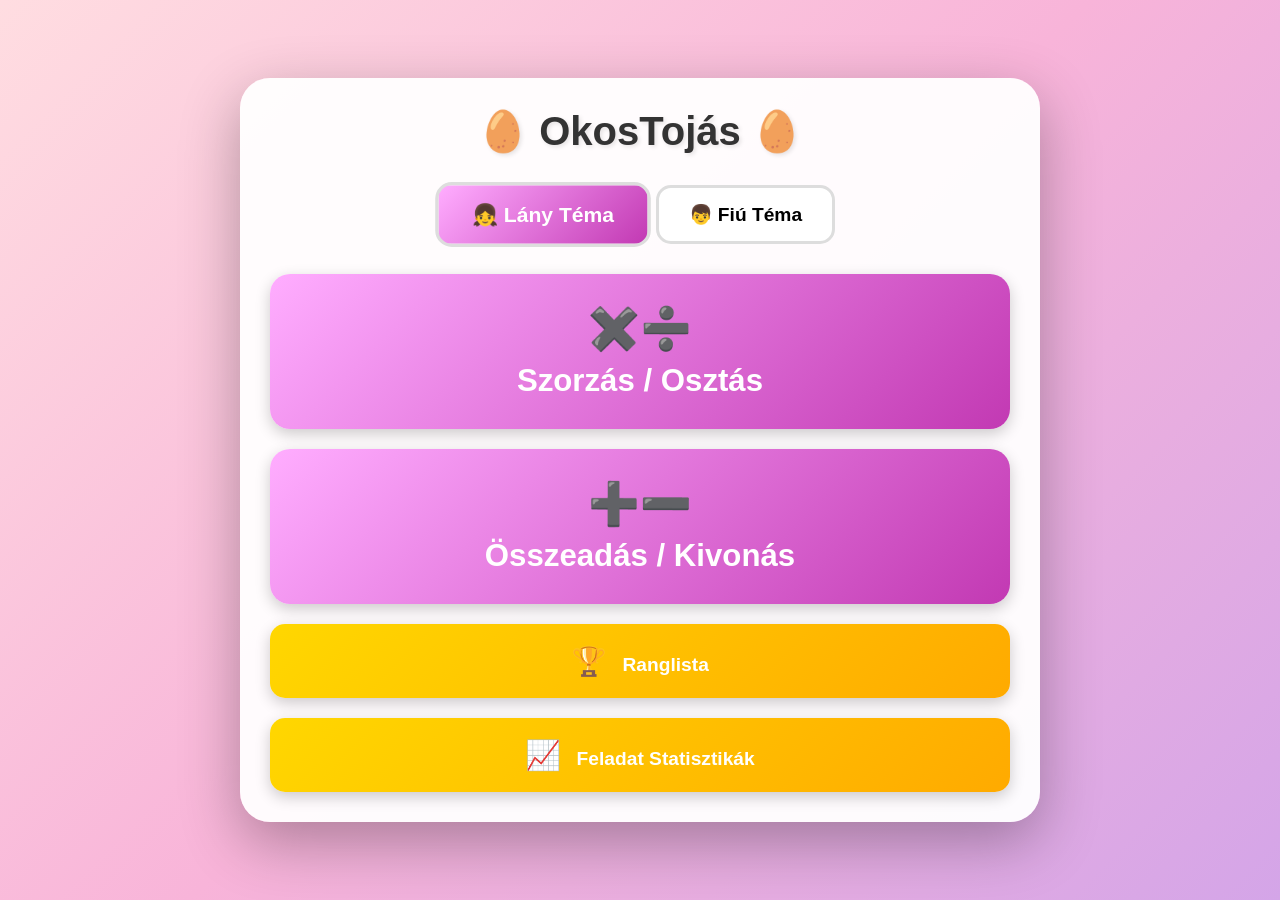
==== game.html @ 7f5d155d "Merge pull request #4 from oroszgy/copilot/rename-app-to-okostojas Rename app to OkosTojás + add egg" ====
<!DOCTYPE html>
<html lang="hu">
<head>
    <meta charset="UTF-8">
    <meta name="viewport" content="width=device-width, initial-scale=1.0">
    <title>OkosTojás</title>
    <link rel="stylesheet" href="css/style.css">
</head>
<body>
    <div class="container game-container">
        <!-- Game Header -->
        <div class="game-header">
            <div class="progress">
                <span id="questionNumber">1</span> / <span id="totalQuestions">20</span>
            </div>
            <div class="score">
                Pontok: <span id="score">0</span>
            </div>
        </div>

        <!-- Question Display -->
        <div class="question-container">
            <div class="question" id="question">
                <span id="num1">5</span>
                <span id="operator">×</span>
                <span id="num2">3</span>
                <span>=</span>
                <span>?</span>
            </div>

            <div class="timer">
                ⏱️ <span id="timer">0.0</span>s
            </div>
        </div>

        <!-- Answer Input -->
        <div class="answer-container">
            <input type="number" id="answer" class="answer-input" autofocus>
            <button class="btn-primary" onclick="submitAnswer()">Válasz! ✓</button>
        </div>

        <!-- Feedback -->
        <div id="feedback" class="feedback"></div>

        <!-- Result Modal -->
        <div id="resultModal" class="modal">
            <div class="modal-content result-content">
                <h2>🎉 Játék Vége! 🎉</h2>
                
                <div class="result-stats">
                    <div class="stat">
                        <div class="stat-label">Összes pont</div>
                        <div class="stat-value" id="finalScore">0</div>
                    </div>
                    <div class="stat">
                        <div class="stat-label">Helyes válaszok</div>
                        <div class="stat-value" id="correctAnswers">0</div>
                    </div>
                    <div class="stat">
                        <div class="stat-label">Pontosság</div>
                        <div class="stat-value" id="accuracy">0%</div>
                    </div>
                </div>

                <div id="newHeroTitle" class="new-hero-title"></div>

                <div class="config-group">
                    <label for="playerName">Add meg a neved:</label>
                    <input type="text" id="playerName" class="answer-input" placeholder="Neved">
                </div>

                <div class="modal-buttons">
                    <button class="btn-primary" onclick="saveAndReturn()">Mentés és Főmenü</button>
                    <button class="btn-secondary" onclick="playAgain()">Új Játék</button>
                </div>
            </div>
        </div>
    </div>

    <audio id="correctSound"></audio>
    <audio id="wrongSound"></audio>

    <script src="js/config.js"></script>
    <script src="js/storage.js"></script>
    <script src="js/game.js"></script>
</body>
</html>
---- css/style.css ----
/* Reset and Base Styles */
* {
    margin: 0;
    padding: 0;
    box-sizing: border-box;
}

body {
    font-family: 'Comic Sans MS', 'Arial Rounded MT Bold', cursive, sans-serif;
    min-height: 100vh;
    display: flex;
    justify-content: center;
    align-items: center;
    padding: 20px;
    transition: background 0.3s ease;
}

/* Girl Theme */
.theme-girl {
    background: linear-gradient(135deg, #ffdde1 0%, #f8b4d9 50%, #d4a5e8 100%);
}

.theme-girl .btn-primary,
.theme-girl .game-btn {
    background: linear-gradient(135deg, #FFADFF 0%, #c239b3 100%);
}

.theme-girl .btn-primary:hover,
.theme-girl .game-btn:hover {
    background: linear-gradient(135deg, #e89ce8 0%, #b030a0 100%);
    transform: scale(1.05);
}

.theme-girl .modal-content,
.theme-girl .stat-card,
.theme-girl .leaderboard-table {
    background: linear-gradient(135deg, #ffe8f0 0%, #ffd4e5 100%);
    border: 3px solid #FFADFF;
}

.theme-girl .theme-btn[data-theme="girl"] {
    background: linear-gradient(135deg, #FFADFF 0%, #c239b3 100%);
    color: white;
    transform: scale(1.1);
}

/* Boy Theme */
.theme-boy {
    background: linear-gradient(135deg, #a8e6ff 0%, #6eb5ff 50%, #4a90e2 100%);
}

.theme-boy .btn-primary,
.theme-boy .game-btn {
    background: linear-gradient(135deg, #4a90e2 0%, #2c5aa0 100%);
}

.theme-boy .btn-primary:hover,
.theme-boy .game-btn:hover {
    background: linear-gradient(135deg, #3a7fd0 0%, #1c4a90 100%);
    transform: scale(1.05);
}

.theme-boy .modal-content,
.theme-boy .stat-card,
.theme-boy .leaderboard-table {
    background: linear-gradient(135deg, #e0f4ff 0%, #b3e0ff 100%);
    border: 3px solid #4a90e2;
}

.theme-boy .theme-btn[data-theme="boy"] {
    background: linear-gradient(135deg, #4a90e2 0%, #2c5aa0 100%);
    color: white;
    transform: scale(1.1);
}

/* Container */
.container {
    max-width: 800px;
    width: 100%;
    background: rgba(255, 255, 255, 0.95);
    border-radius: 30px;
    padding: 30px;
    box-shadow: 0 20px 60px rgba(0, 0, 0, 0.3);
    animation: slideIn 0.5s ease;
}

@keyframes slideIn {
    from {
        opacity: 0;
        transform: translateY(-30px);
    }
    to {
        opacity: 1;
        transform: translateY(0);
    }
}

/* Header */
.header {
    text-align: center;
    margin-bottom: 30px;
}

.header h1 {
    font-size: 2.5em;
    color: #333;
    text-shadow: 2px 2px 4px rgba(0, 0, 0, 0.1);
    margin-bottom: 10px;
}

.hero-title {
    font-size: 1.3em;
    font-weight: bold;
    color: #ff6b00;
    text-shadow: 1px 1px 2px rgba(0, 0, 0, 0.1);
    animation: pulse 2s infinite;
}

@keyframes pulse {
    0%, 100% { transform: scale(1); }
    50% { transform: scale(1.05); }
}

/* Theme Selector */
.theme-selector {
    display: flex;
    gap: 15px;
    justify-content: center;
    margin-bottom: 30px;
}

.theme-btn {
    padding: 15px 30px;
    font-size: 1.2em;
    border: 3px solid #ddd;
    border-radius: 15px;
    cursor: pointer;
    background: white;
    transition: all 0.3s ease;
    font-weight: bold;
}

.theme-btn:hover {
    transform: scale(1.05);
}

/* Menu */
.menu {
    display: flex;
    flex-direction: column;
    gap: 20px;
}

.game-btn {
    padding: 30px;
    font-size: 1.3em;
    border: none;
    border-radius: 20px;
    cursor: pointer;
    color: white;
    font-weight: bold;
    transition: all 0.3s ease;
    box-shadow: 0 5px 15px rgba(0, 0, 0, 0.2);
}

.game-btn .icon {
    font-size: 2em;
    display: block;
    margin-bottom: 10px;
}

.game-btn h2 {
    margin: 0;
}

.secondary-btn {
    padding: 20px;
    font-size: 1.2em;
    background: linear-gradient(135deg, #ffd700 0%, #ffaa00 100%);
    border: none;
    border-radius: 15px;
    cursor: pointer;
    color: white;
    font-weight: bold;
    transition: all 0.3s ease;
    box-shadow: 0 5px 15px rgba(0, 0, 0, 0.2);
}

.secondary-btn:hover {
    transform: scale(1.05);
    background: linear-gradient(135deg, #ffcc00 0%, #ff9900 100%);
}

.secondary-btn .icon {
    font-size: 1.5em;
    margin-right: 10px;
}

/* Modal */
.modal {
    display: none;
    position: fixed;
    top: 0;
    left: 0;
    width: 100%;
    height: 100%;
    background: rgba(0, 0, 0, 0.7);
    justify-content: center;
    align-items: center;
    z-index: 1000;
    animation: fadeIn 0.3s ease;
}

@keyframes fadeIn {
    from { opacity: 0; }
    to { opacity: 1; }
}

.modal-content {
    background: white;
    padding: 30px;
    border-radius: 25px;
    max-width: 500px;
    width: 90%;
    box-shadow: 0 10px 40px rgba(0, 0, 0, 0.3);
    animation: scaleIn 0.3s ease;
}

@keyframes scaleIn {
    from { transform: scale(0.8); }
    to { transform: scale(1); }
}

.modal-content h2 {
    text-align: center;
    color: #333;
    margin-bottom: 25px;
    font-size: 1.8em;
}

.config-group {
    margin-bottom: 20px;
}

.config-group label {
    display: block;
    font-size: 1.2em;
    margin-bottom: 10px;
    color: #555;
    font-weight: bold;
}

.config-select {
    width: 100%;
    padding: 15px;
    font-size: 1.1em;
    border: 3px solid #ddd;
    border-radius: 10px;
    background: white;
    cursor: pointer;
    font-family: inherit;
}

.checkbox-label {
    display: flex;
    align-items: center;
    gap: 10px;
    font-size: 1.1em;
    color: #555;
    font-weight: bold;
    cursor: pointer;
}

.checkbox-label input[type="checkbox"] {
    width: 22px;
    height: 22px;
    cursor: pointer;
}

.modal-buttons {
    display: flex;
    gap: 15px;
    margin-top: 25px;
}

.btn-primary {
    flex: 1;
    padding: 15px 25px;
    font-size: 1.2em;
    border: none;
    border-radius: 15px;
    cursor: pointer;
    color: white;
    font-weight: bold;
    transition: all 0.3s ease;
    box-shadow: 0 5px 15px rgba(0, 0, 0, 0.2);
}

.btn-secondary {
    flex: 1;
    padding: 15px 25px;
    font-size: 1.2em;
    background: #888;
    border: none;
    border-radius: 15px;
    cursor: pointer;
    color: white;
    font-weight: bold;
    transition: all 0.3s ease;
    box-shadow: 0 5px 15px rgba(0, 0, 0, 0.2);
}

.btn-secondary:hover {
    background: #777;
    transform: scale(1.05);
}

/* Game Container */
.game-container {
    max-width: 600px;
}

.game-header {
    display: flex;
    justify-content: space-between;
    align-items: center;
    margin-bottom: 30px;
    font-size: 1.5em;
    font-weight: bold;
}

.progress {
    color: #555;
}

.score {
    color: #ff6b00;
    font-size: 1.3em;
}

/* Question Display */
.question-container {
    text-align: center;
    margin: 40px 0;
}

.question {
    font-size: 4em;
    font-weight: bold;
    color: #333;
    margin-bottom: 20px;
    text-shadow: 2px 2px 4px rgba(0, 0, 0, 0.1);
}

.question span {
    margin: 0 10px;
}

.timer {
    font-size: 1.5em;
    color: #666;
}

/* Answer Input */
.answer-container {
    display: flex;
    gap: 15px;
    margin: 30px 0;
}

.answer-input {
    flex: 1;
    padding: 20px;
    font-size: 2em;
    border: 3px solid #ddd;
    border-radius: 15px;
    text-align: center;
    font-weight: bold;
    font-family: inherit;
}

.answer-input:focus {
    outline: none;
    border-color: #4a90e2;
}

/* Feedback */
.feedback {
    text-align: center;
    font-size: 2em;
    font-weight: bold;
    min-height: 60px;
    display: flex;
    align-items: center;
    justify-content: center;
    animation: bounce 0.5s ease;
}

@keyframes bounce {
    0%, 100% { transform: translateY(0); }
    50% { transform: translateY(-10px); }
}

.feedback.correct {
    color: #22c55e;
}

.feedback.wrong {
    color: #ef4444;
}

/* Result Modal */
.result-content {
    max-width: 600px;
}

.result-stats {
    display: grid;
    grid-template-columns: repeat(3, 1fr);
    gap: 15px;
    margin: 25px 0;
}

.stat {
    text-align: center;
    padding: 20px;
    background: rgba(0, 0, 0, 0.05);
    border-radius: 15px;
}

.stat-label {
    font-size: 0.9em;
    color: #666;
    margin-bottom: 10px;
}

.stat-value {
    font-size: 2em;
    font-weight: bold;
    color: #333;
}

.new-hero-title {
    text-align: center;
    font-size: 1.5em;
    font-weight: bold;
    color: #ff6b00;
    margin: 20px 0;
    padding: 15px;
    background: rgba(255, 215, 0, 0.2);
    border-radius: 10px;
    animation: pulse 2s infinite;
}

/* Personal best banner on leaderboard */
.personal-best-banner {
    text-align: center;
    font-size: 1.2em;
    font-weight: bold;
    color: #ff6b00;
    background: rgba(255, 215, 0, 0.2);
    border: 2px solid #ffd700;
    border-radius: 12px;
    padding: 12px 20px;
    margin-bottom: 20px;
    animation: pulse 2s infinite;
}

/* Highlight the top-score row in the leaderboard */
.top-score-row {
    background: rgba(255, 215, 0, 0.25) !important;
    font-weight: bold;
}

/* Leaderboard */
.filter-buttons {
    display: flex;
    gap: 10px;
    justify-content: center;
    margin-bottom: 25px;
    flex-wrap: wrap;
}

.filter-btn {
    padding: 12px 25px;
    font-size: 1em;
    border: 2px solid #ddd;
    border-radius: 10px;
    cursor: pointer;
    background: white;
    transition: all 0.3s ease;
    font-weight: bold;
}

.filter-btn:hover {
    transform: scale(1.05);
}

.filter-btn.active {
    background: linear-gradient(135deg, #ffd700 0%, #ffaa00 100%);
    color: white;
    border-color: #ffaa00;
}

.leaderboard-container {
    overflow-x: auto;
    margin-bottom: 30px;
}

.leaderboard-table {
    width: 100%;
    border-collapse: collapse;
    border-radius: 15px;
    overflow: hidden;
}

.leaderboard-table thead {
    background: rgba(0, 0, 0, 0.1);
}

.leaderboard-table th,
.leaderboard-table td {
    padding: 15px;
    text-align: left;
}

.leaderboard-table th {
    font-weight: bold;
    font-size: 1.1em;
    color: #333;
}

.leaderboard-table tbody tr {
    transition: background 0.2s ease;
}

.leaderboard-table tbody tr:hover {
    background: rgba(0, 0, 0, 0.05);
}

.leaderboard-table tbody tr:nth-child(odd) {
    background: rgba(255, 255, 255, 0.5);
}

.no-scores {
    text-align: center;
    padding: 40px;
    font-size: 1.3em;
    color: #666;
}

/* Statistics Section */
.stats-section {
    margin: 30px 0;
}

.stats-section h2 {
    text-align: center;
    margin-bottom: 20px;
    color: #333;
}

.stats-grid {
    display: grid;
    grid-template-columns: repeat(auto-fit, minmax(150px, 1fr));
    gap: 15px;
    margin-bottom: 25px;
}

.stat-card {
    padding: 20px;
    border-radius: 15px;
    text-align: center;
    box-shadow: 0 5px 15px rgba(0, 0, 0, 0.1);
}

/* Task statistics page */
.date-filter-section {
    margin-bottom: 20px;
}

.date-shortcuts {
    display: flex;
    gap: 10px;
    justify-content: center;
    margin-bottom: 15px;
    flex-wrap: wrap;
}

.date-inputs {
    display: flex;
    gap: 20px;
    justify-content: center;
    align-items: center;
    flex-wrap: wrap;
    font-weight: bold;
    color: #555;
}

.date-inputs input[type="date"] {
    padding: 8px 12px;
    border: 2px solid #ddd;
    border-radius: 8px;
    font-size: 1em;
    font-family: inherit;
    cursor: pointer;
    margin-left: 6px;
}

.task-controls {
    display: flex;
    gap: 20px;
    justify-content: center;
    align-items: center;
    margin-bottom: 20px;
    flex-wrap: wrap;
    font-weight: bold;
    color: #555;
}

.task-controls .config-select {
    width: auto;
    padding: 10px 15px;
}

.task-formula {
    font-family: 'Courier New', monospace;
    font-size: 0.95em;
}

.task-correct {
    color: #22c55e;
    font-weight: bold;
}

.task-wrong {
    color: #ef4444;
    font-weight: bold;
}

.task-error-high {
    background: rgba(239, 68, 68, 0.15) !important;
}

.task-error-medium {
    background: rgba(251, 146, 60, 0.15) !important;
}

.task-error-low {
    background: rgba(34, 197, 94, 0.08) !important;
}

.nav-buttons {
    display: flex;
    gap: 15px;
    flex-wrap: wrap;
    justify-content: center;
    margin-top: 20px;
}

/* Mobile */
@media (max-width: 480px) {
    .date-inputs {
        flex-direction: column;
        gap: 10px;
    }
}


@media (max-width: 768px) {
    body {
        padding: 10px;
    }

    .container {
        padding: 20px;
        border-radius: 20px;
    }

    .header h1 {
        font-size: 2em;
    }

    .hero-title {
        font-size: 1em;
    }

    .game-btn {
        padding: 20px;
        font-size: 1.1em;
    }

    .game-btn .icon {
        font-size: 1.5em;
    }

    .question {
        font-size: 2.5em;
    }

    .answer-input {
        font-size: 1.5em;
    }

    .result-stats {
        grid-template-columns: 1fr;
    }

    .modal-buttons {
        flex-direction: column;
    }

    .stats-grid {
        grid-template-columns: repeat(2, 1fr);
    }

    .leaderboard-table th,
    .leaderboard-table td {
        padding: 10px;
        font-size: 0.9em;
    }
}

@media (max-width: 480px) {
    .header h1 {
        font-size: 1.5em;
    }

    .question {
        font-size: 2em;
    }

    .theme-selector {
        flex-direction: column;
    }

    .filter-buttons {
        flex-direction: column;
    }
}
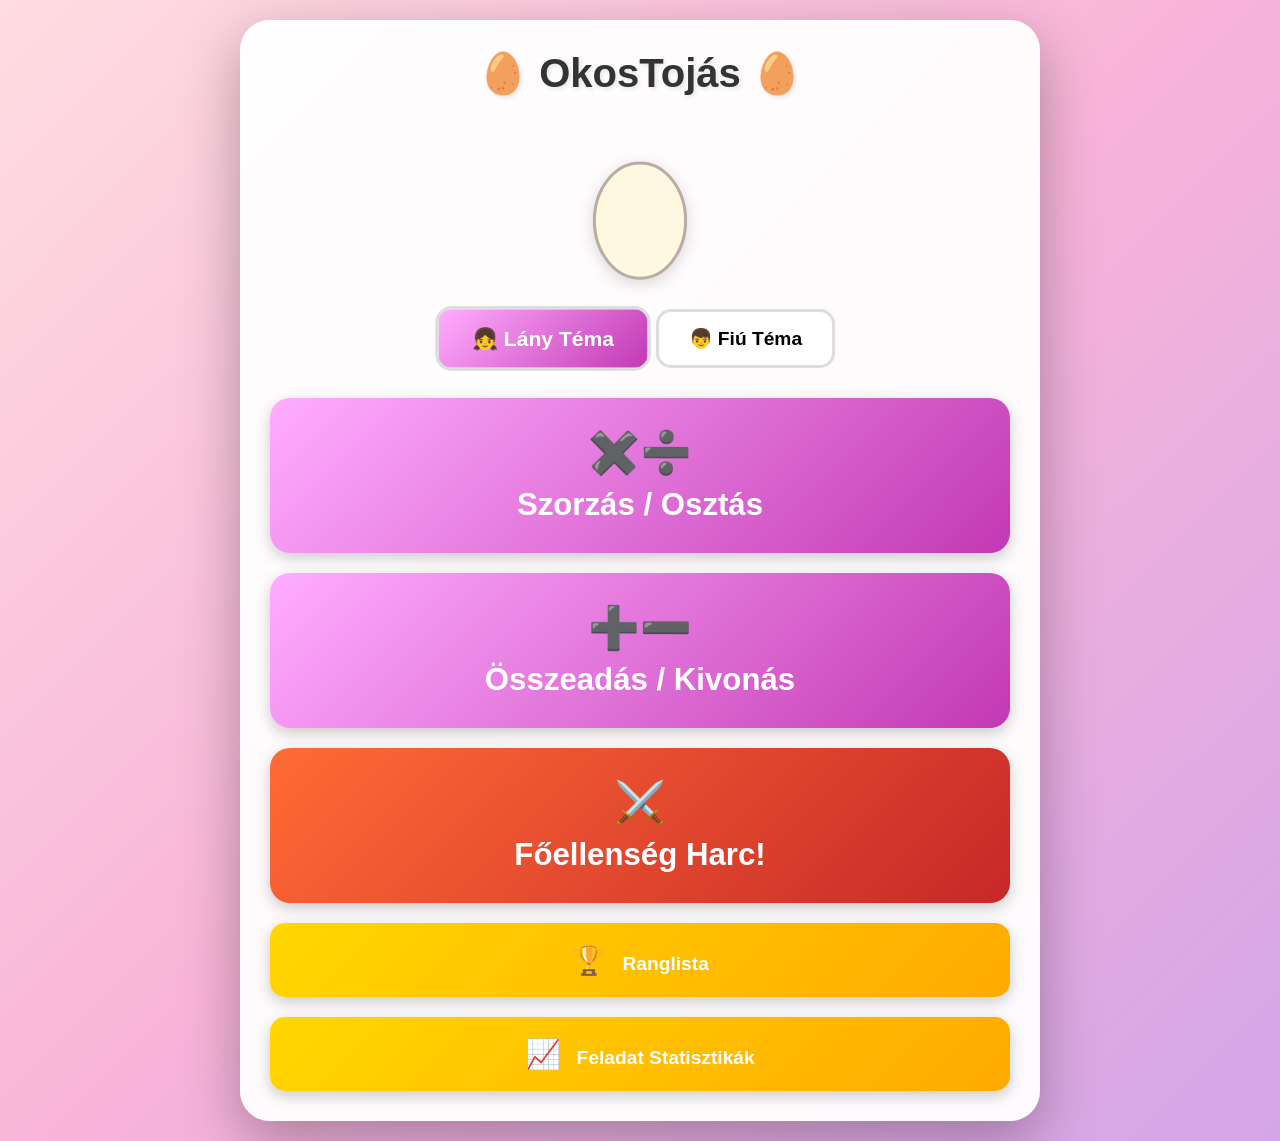
==== commit 1f229ab0: "Add Okostojás mascot, egg reactions, regression system, and boss battle mode Co-authored-by: oroszgy" ====
--- a/game.html
+++ b/game.html
@@ -10,12 +10,22 @@
     <div class="container game-container">
         <!-- Game Header -->
         <div class="game-header">
-            <div class="progress">
+            <div class="progress" id="progressDisplay">
                 <span id="questionNumber">1</span> / <span id="totalQuestions">20</span>
             </div>
             <div class="score">
                 Pontok: <span id="score">0</span>
             </div>
+        </div>
+
+        <!-- Boss Battle Section (hidden in normal mode) -->
+        <div class="boss-section" id="bossSection" style="display:none">
+            <div class="boss-display">
+                <span class="boss-emoji" id="bossEmoji">🦒</span>
+                <span class="boss-name" id="bossName">Zavaros Zsiráf</span>
+            </div>
+            <div class="boss-hp-hearts" id="bossHpHearts">❤️❤️❤️❤️❤️❤️❤️❤️❤️❤️</div>
+            <div class="boss-streak" id="bossStreak">0/10 egymás utáni helyes</div>
         </div>
 
         <!-- Question Display -->
@@ -46,6 +56,9 @@
         <div id="resultModal" class="modal">
             <div class="modal-content result-content">
                 <h2>🎉 Játék Vége! 🎉</h2>
+
+                <!-- Boss battle result banner -->
+                <div id="bossBanner" class="boss-banner" style="display:none"></div>
                 
                 <div class="result-stats">
                     <div class="stat">
@@ -82,6 +95,7 @@
 
     <script src="js/config.js"></script>
     <script src="js/storage.js"></script>
+    <script src="js/mascot.js"></script>
     <script src="js/game.js"></script>
 </body>
 </html>
--- a/css/style.css
+++ b/css/style.css
@@ -738,3 +738,222 @@
         flex-direction: column;
     }
 }
+
+/* ===== Mascot ===== */
+
+.mascot-wrapper {
+    display: flex;
+    flex-direction: column;
+    align-items: center;
+    margin-bottom: 20px;
+}
+
+.mascot-container {
+    width: 120px;
+    height: 156px;
+    display: flex;
+    align-items: center;
+    justify-content: center;
+}
+
+.mascot-svg {
+    width: 120px;
+    height: 156px;
+    filter: drop-shadow(0 4px 8px rgba(0,0,0,0.15));
+    animation: mascotBob 3s ease-in-out infinite;
+}
+
+@keyframes mascotBob {
+    0%, 100% { transform: translateY(0); }
+    50% { transform: translateY(-6px); }
+}
+
+/* Hide all accessories by default */
+.mascot-acc { display: none; }
+
+/* Tier 1: sprout only */
+.mascot-tier-1 .mascot-sprout { display: block; }
+
+/* Tier 2: crack + sprout */
+.mascot-tier-2 .mascot-crack,
+.mascot-tier-2 .mascot-sprout { display: block; }
+
+/* Tier 3: eyes + smile + cheeks */
+.mascot-tier-3 .mascot-eyes,
+.mascot-tier-3 .mascot-smile,
+.mascot-tier-3 .mascot-cheeks { display: block; }
+
+/* Tier 4: eyes + smile + cheeks + sunglasses */
+.mascot-tier-4 .mascot-eyes,
+.mascot-tier-4 .mascot-smile,
+.mascot-tier-4 .mascot-cheeks,
+.mascot-tier-4 .mascot-sunglasses { display: block; }
+
+/* Tier 5-6: eyes + smile + cheeks + viking helmet */
+.mascot-tier-5 .mascot-eyes,
+.mascot-tier-5 .mascot-smile,
+.mascot-tier-5 .mascot-cheeks,
+.mascot-tier-5 .mascot-viking { display: block; }
+
+.mascot-tier-6 .mascot-eyes,
+.mascot-tier-6 .mascot-smile,
+.mascot-tier-6 .mascot-cheeks,
+.mascot-tier-6 .mascot-viking { display: block; }
+
+/* Tier 7-8: eyes + smile + cheeks + skater cap */
+.mascot-tier-7 .mascot-eyes,
+.mascot-tier-7 .mascot-smile,
+.mascot-tier-7 .mascot-cheeks,
+.mascot-tier-7 .mascot-skater { display: block; }
+
+.mascot-tier-8 .mascot-eyes,
+.mascot-tier-8 .mascot-smile,
+.mascot-tier-8 .mascot-cheeks,
+.mascot-tier-8 .mascot-skater { display: block; }
+
+/* Tier 9: eyes + smile + cheeks + crown */
+.mascot-tier-9 .mascot-eyes,
+.mascot-tier-9 .mascot-smile,
+.mascot-tier-9 .mascot-cheeks,
+.mascot-tier-9 .mascot-crown { display: block; }
+
+.mascot-regression-msg {
+    font-size: 0.9em;
+    color: #e53935;
+    font-weight: bold;
+    text-align: center;
+    max-width: 280px;
+    margin-top: 6px;
+    animation: pulse 2s infinite;
+}
+
+/* ===== Boss Battle Button ===== */
+.boss-btn {
+    background: linear-gradient(135deg, #FF6B35 0%, #C62828 100%) !important;
+    position: relative;
+    overflow: hidden;
+}
+
+.boss-btn:hover {
+    background: linear-gradient(135deg, #E64A19 0%, #B71C1C 100%) !important;
+}
+
+/* ===== Boss Modal ===== */
+.boss-modal-desc {
+    text-align: center;
+    color: #555;
+    margin-bottom: 20px;
+    font-size: 1em;
+    line-height: 1.5;
+}
+
+.boss-selection {
+    display: flex;
+    gap: 12px;
+    justify-content: center;
+    flex-wrap: wrap;
+    margin-bottom: 20px;
+}
+
+.boss-card {
+    display: flex;
+    flex-direction: column;
+    align-items: center;
+    padding: 14px 16px;
+    border: 3px solid #ddd;
+    border-radius: 15px;
+    cursor: pointer;
+    background: white;
+    transition: all 0.25s ease;
+    min-width: 90px;
+}
+
+.boss-card:hover {
+    border-color: #FF6B35;
+    transform: scale(1.05);
+}
+
+.boss-card.selected {
+    border-color: #C62828;
+    background: rgba(198, 40, 40, 0.08);
+    transform: scale(1.08);
+}
+
+.boss-card-emoji {
+    font-size: 2.2em;
+    display: block;
+    margin-bottom: 6px;
+}
+
+.boss-card-name {
+    font-size: 0.85em;
+    font-weight: bold;
+    text-align: center;
+    color: #333;
+}
+
+/* ===== Boss Battle Game UI ===== */
+.boss-section {
+    background: linear-gradient(135deg, #fff3e0 0%, #ffe0b2 100%);
+    border: 3px solid #FF6B35;
+    border-radius: 18px;
+    padding: 14px 20px;
+    margin-bottom: 20px;
+    text-align: center;
+    animation: slideIn 0.4s ease;
+}
+
+.boss-display {
+    display: flex;
+    align-items: center;
+    justify-content: center;
+    gap: 12px;
+    margin-bottom: 10px;
+}
+
+.boss-emoji {
+    font-size: 2.8em;
+    animation: mascotBob 2s ease-in-out infinite;
+}
+
+.boss-name {
+    font-size: 1.5em;
+    font-weight: bold;
+    color: #C62828;
+}
+
+.boss-hp-hearts {
+    font-size: 1.6em;
+    letter-spacing: 2px;
+    margin-bottom: 8px;
+}
+
+.boss-streak {
+    font-size: 1em;
+    font-weight: bold;
+    color: #555;
+}
+
+/* Boss battle result banners */
+.boss-banner {
+    text-align: center;
+    font-size: 1.3em;
+    font-weight: bold;
+    padding: 14px 20px;
+    border-radius: 12px;
+    margin-bottom: 16px;
+    animation: pulse 2s infinite;
+}
+
+.boss-victory {
+    background: rgba(76, 175, 80, 0.15);
+    border: 2px solid #4CAF50;
+    color: #2E7D32;
+}
+
+.boss-defeat {
+    background: rgba(239, 68, 68, 0.12);
+    border: 2px solid #ef4444;
+    color: #b91c1c;
+}
+
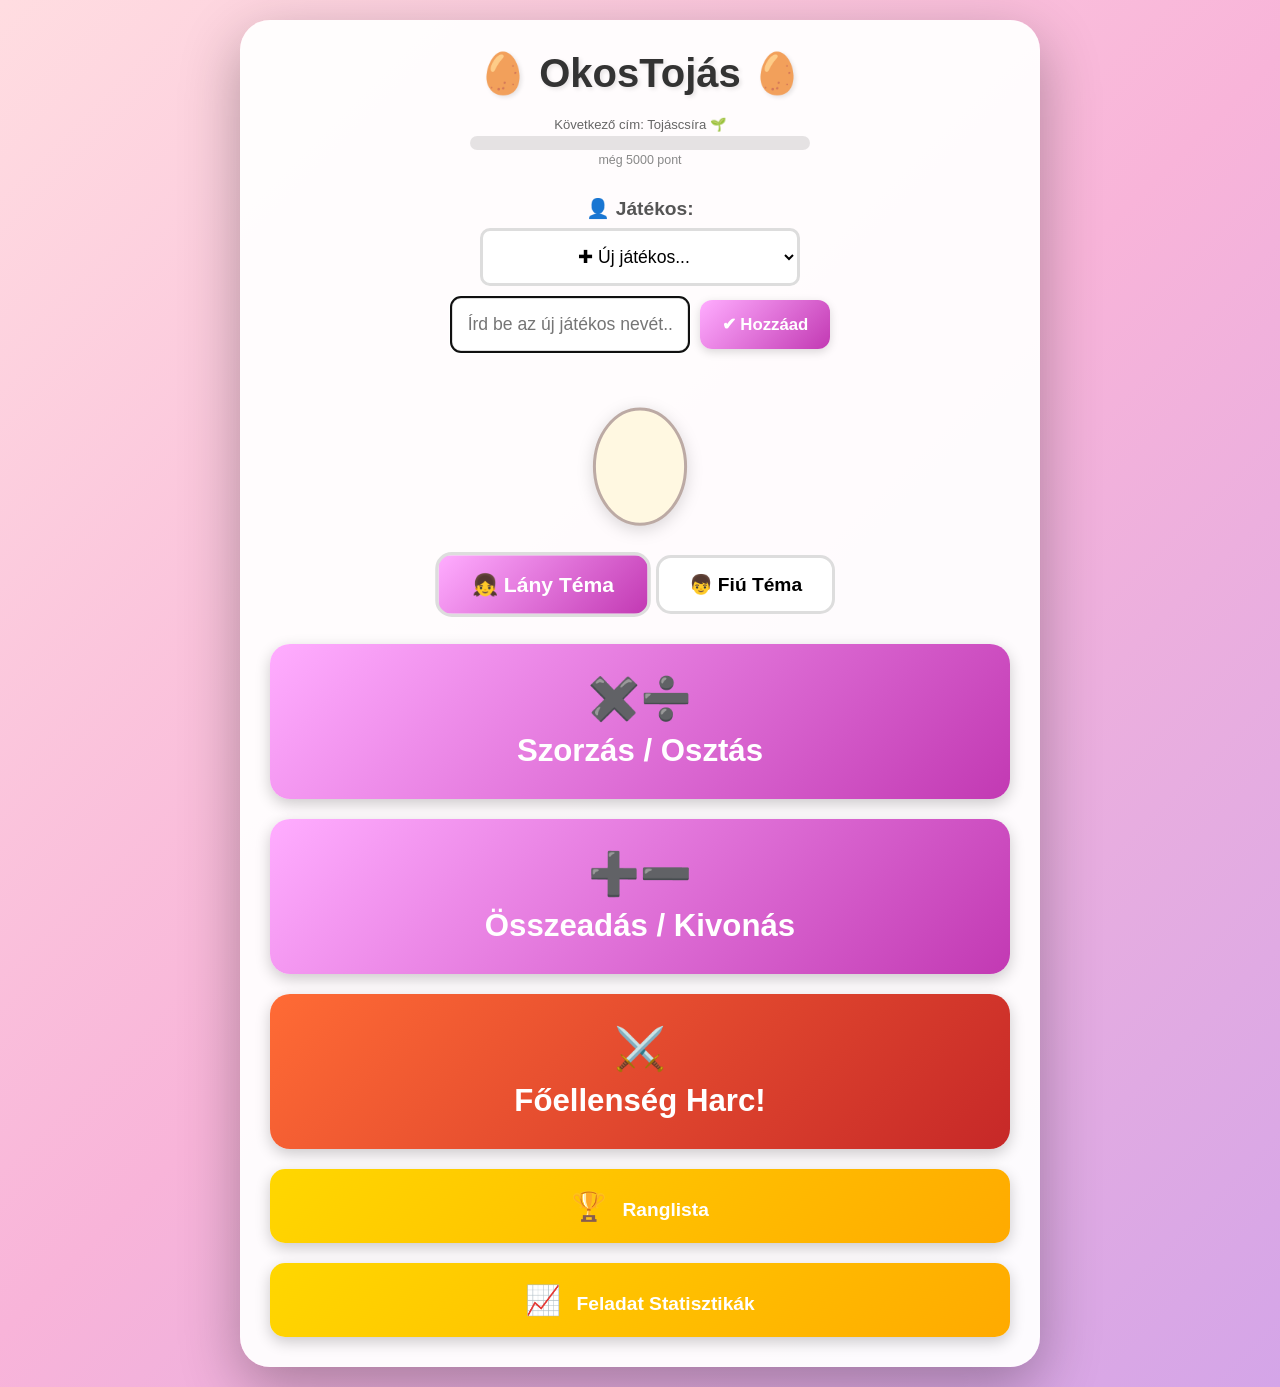
==== commit 789ed7f9: "Add level progress bars and fix hero title thresholds The hero title thresholds were calibrated for " ====
--- a/game.html
+++ b/game.html
@@ -45,8 +45,31 @@
 
         <!-- Answer Input -->
         <div class="answer-container">
-            <input type="number" id="answer" class="answer-input" autofocus>
+            <input type="number" id="answer" class="answer-input">
             <button class="btn-primary" onclick="submitAnswer()">Válasz! ✓</button>
+        </div>
+
+        <!-- Numpad Toggle -->
+        <div class="numpad-toggle-row">
+            <button type="button" class="numpad-toggle-btn" id="numpadToggle" onclick="toggleNumpad()">🔢 Számbillentyűzet</button>
+        </div>
+
+        <!-- Numeric Keypad -->
+        <div id="numpad" class="numpad">
+            <div class="numpad-grid">
+                <button type="button" class="numpad-btn" onclick="numpadPress(7)">7</button>
+                <button type="button" class="numpad-btn" onclick="numpadPress(8)">8</button>
+                <button type="button" class="numpad-btn" onclick="numpadPress(9)">9</button>
+                <button type="button" class="numpad-btn" onclick="numpadPress(4)">4</button>
+                <button type="button" class="numpad-btn" onclick="numpadPress(5)">5</button>
+                <button type="button" class="numpad-btn" onclick="numpadPress(6)">6</button>
+                <button type="button" class="numpad-btn" onclick="numpadPress(1)">1</button>
+                <button type="button" class="numpad-btn" onclick="numpadPress(2)">2</button>
+                <button type="button" class="numpad-btn" onclick="numpadPress(3)">3</button>
+                <button type="button" class="numpad-btn numpad-btn-backspace" onclick="numpadBackspace()">⌫</button>
+                <button type="button" class="numpad-btn" onclick="numpadPress(0)">0</button>
+                <button type="button" class="numpad-btn numpad-btn-submit" onclick="submitAnswer()">✓</button>
+            </div>
         </div>
 
         <!-- Feedback -->
@@ -77,6 +100,15 @@
 
                 <div id="newHeroTitle" class="new-hero-title"></div>
 
+                <div id="resultLevelProgress" class="result-level-progress" style="display:none">
+                    <div class="result-total-points" id="resultTotalPoints"></div>
+                    <div class="level-progress-label" id="resultProgressLabel"></div>
+                    <div class="level-progress-bar-bg">
+                        <div class="level-progress-bar-fill" id="resultProgressFill" style="width:0%"></div>
+                    </div>
+                    <div class="level-progress-text" id="resultProgressText"></div>
+                </div>
+
                 <div class="config-group">
                     <label for="playerName">Add meg a neved:</label>
                     <input type="text" id="playerName" class="answer-input" placeholder="Neved">
--- a/css/style.css
+++ b/css/style.css
@@ -119,6 +119,80 @@
 @keyframes pulse {
     0%, 100% { transform: scale(1); }
     50% { transform: scale(1.05); }
+}
+
+/* User Selector */
+.user-selector {
+    margin-bottom: 20px;
+    text-align: center;
+}
+
+.user-selector label {
+    display: block;
+    font-size: 1.2em;
+    font-weight: bold;
+    color: #555;
+    margin-bottom: 8px;
+}
+
+.user-input-row {
+    display: flex;
+    justify-content: center;
+}
+
+.user-input-row .config-select {
+    max-width: 320px;
+    text-align: center;
+}
+
+.new-player-row {
+    display: flex;
+    justify-content: center;
+    align-items: center;
+    gap: 10px;
+    margin-top: 10px;
+    flex-wrap: wrap;
+}
+
+.new-player-row .new-player-input {
+    max-width: 240px;
+    text-align: left;
+}
+
+.btn-add-player {
+    padding: 14px 22px;
+    font-size: 1.05em;
+    border: none;
+    border-radius: 12px;
+    cursor: pointer;
+    background: linear-gradient(135deg, #4CAF50 0%, #388E3C 100%);
+    color: white;
+    font-weight: bold;
+    transition: all 0.2s ease;
+    box-shadow: 0 3px 10px rgba(0,0,0,0.15);
+    font-family: inherit;
+    white-space: nowrap;
+}
+
+.btn-add-player:hover {
+    background: linear-gradient(135deg, #43A047 0%, #2E7D32 100%);
+    transform: scale(1.05);
+}
+
+.theme-girl .btn-add-player {
+    background: linear-gradient(135deg, #FFADFF 0%, #c239b3 100%);
+}
+
+.theme-girl .btn-add-player:hover {
+    background: linear-gradient(135deg, #e89ce8 0%, #b030a0 100%);
+}
+
+.theme-boy .btn-add-player {
+    background: linear-gradient(135deg, #4a90e2 0%, #2c5aa0 100%);
+}
+
+.theme-boy .btn-add-player:hover {
+    background: linear-gradient(135deg, #3a7fd0 0%, #1c4a90 100%);
 }
 
 /* Theme Selector */
@@ -318,6 +392,7 @@
 /* Game Container */
 .game-container {
     max-width: 600px;
+    overflow-y: auto;
 }
 
 .game-header {
@@ -366,6 +441,11 @@
     display: flex;
     gap: 15px;
     margin: 30px 0;
+}
+
+.answer-container .btn-primary {
+    white-space: nowrap;
+    flex: 0 0 auto;
 }
 
 .answer-input {
@@ -658,18 +738,124 @@
     margin-top: 20px;
 }
 
+/* Numpad Toggle */
+.numpad-toggle-row {
+    text-align: center;
+    margin: 5px 0 10px;
+}
+
+.numpad-toggle-btn {
+    padding: 10px 22px;
+    font-size: 1em;
+    border: 2px solid #ddd;
+    border-radius: 12px;
+    cursor: pointer;
+    background: rgba(255, 255, 255, 0.7);
+    transition: all 0.3s ease;
+    font-weight: bold;
+    font-family: inherit;
+}
+
+.numpad-toggle-btn:hover {
+    transform: scale(1.05);
+    background: rgba(255, 255, 255, 0.95);
+}
+
+.numpad-toggle-btn.active {
+    background: rgba(74, 144, 226, 0.15);
+    border-color: #4a90e2;
+    color: #2c5aa0;
+}
+
+/* Numeric Keypad */
+.numpad {
+    display: none;
+    margin: 10px auto 5px;
+    max-width: 320px;
+}
+
+.numpad-grid {
+    display: grid;
+    grid-template-columns: repeat(3, 1fr);
+    gap: 10px;
+}
+
+.numpad-btn {
+    padding: 18px 10px;
+    font-size: 1.8em;
+    font-weight: bold;
+    border: 3px solid #ddd;
+    border-radius: 15px;
+    cursor: pointer;
+    background: white;
+    transition: background 0.1s ease, transform 0.1s ease, box-shadow 0.1s ease;
+    font-family: inherit;
+    box-shadow: 0 4px 8px rgba(0, 0, 0, 0.15);
+    user-select: none;
+    -webkit-user-select: none;
+    touch-action: manipulation;
+}
+
+.numpad-btn:hover {
+    background: #f0f4ff;
+    transform: scale(1.05);
+}
+
+.numpad-btn:active {
+    transform: scale(0.92);
+    box-shadow: 0 2px 4px rgba(0, 0, 0, 0.1);
+}
+
+.numpad-btn-backspace {
+    background: #fff4f4;
+    border-color: #ffbbbb;
+}
+
+.numpad-btn-backspace:hover {
+    background: #ffe0e0;
+}
+
+.numpad-btn-submit {
+    background: #f0fff4;
+    border-color: #86efac;
+    color: #16a34a;
+}
+
+.numpad-btn-submit:hover {
+    background: #dcfce7;
+}
+
+.theme-girl .numpad-toggle-btn.active {
+    background: rgba(255, 173, 255, 0.2);
+    border-color: #c239b3;
+    color: #c239b3;
+}
+
+.theme-girl .numpad-btn-submit {
+    background: linear-gradient(135deg, #FFADFF 0%, #c239b3 100%);
+    border-color: #c239b3;
+    color: white;
+}
+
+.theme-girl .numpad-btn-submit:hover {
+    background: linear-gradient(135deg, #e89ce8 0%, #b030a0 100%);
+}
+
+.theme-boy .numpad-btn-submit {
+    background: linear-gradient(135deg, #4a90e2 0%, #2c5aa0 100%);
+    border-color: #2c5aa0;
+    color: white;
+}
+
+.theme-boy .numpad-btn-submit:hover {
+    background: linear-gradient(135deg, #3a7fd0 0%, #1c4a90 100%);
+}
+
 /* Mobile */
-@media (max-width: 480px) {
-    .date-inputs {
-        flex-direction: column;
-        gap: 10px;
-    }
-}
-
-
 @media (max-width: 768px) {
     body {
         padding: 10px;
+        align-items: flex-start;
     }
 
     .container {
@@ -719,9 +905,55 @@
         padding: 10px;
         font-size: 0.9em;
     }
+
+    .game-container {
+        padding: 15px;
+        border-radius: 16px;
+    }
+
+    .game-header {
+        font-size: 1.2em;
+        margin-bottom: 15px;
+    }
+
+    .question-container {
+        margin: 20px 0;
+    }
+
+    .answer-container {
+        margin: 15px 0;
+        gap: 10px;
+    }
+
+    .answer-input {
+        padding: 14px;
+        font-size: 1.4em;
+    }
+
+    .btn-primary {
+        padding: 12px 18px;
+        font-size: 1.1em;
+    }
+
+    .numpad {
+        max-width: 100%;
+    }
+
+    .numpad-grid {
+        gap: 8px;
+    }
+
+    .numpad-btn {
+        padding: 14px 8px;
+        font-size: 1.5em;
+    }
 }
 
 @media (max-width: 480px) {
+    body {
+        padding: 8px;
+    }
+
     .header h1 {
         font-size: 1.5em;
     }
@@ -736,6 +968,111 @@
 
     .filter-buttons {
         flex-direction: column;
+    }
+
+    .date-inputs {
+        flex-direction: column;
+        gap: 10px;
+    }
+
+    .game-container {
+        padding: 12px;
+        border-radius: 14px;
+    }
+
+    .game-header {
+        font-size: 1em;
+        margin-bottom: 10px;
+    }
+
+    .question-container {
+        margin: 12px 0;
+    }
+
+    .question {
+        font-size: 1.8em;
+        margin-bottom: 10px;
+    }
+
+    .question span {
+        margin: 0 6px;
+    }
+
+    .timer {
+        font-size: 1.1em;
+    }
+
+    .answer-container {
+        margin: 10px 0;
+        gap: 8px;
+    }
+
+    .answer-input {
+        padding: 10px;
+        font-size: 1.2em;
+        border-radius: 10px;
+    }
+
+    .btn-primary {
+        padding: 10px 14px;
+        font-size: 1em;
+        border-radius: 10px;
+    }
+
+    .numpad-toggle-row {
+        margin: 4px 0 6px;
+    }
+
+    .numpad-toggle-btn {
+        padding: 8px 16px;
+        font-size: 0.9em;
+    }
+
+    .numpad {
+        max-width: 100%;
+        margin: 6px auto 4px;
+    }
+
+    .numpad-grid {
+        gap: 6px;
+    }
+
+    .numpad-btn {
+        padding: 12px 4px;
+        font-size: 1.3em;
+        border-radius: 10px;
+        border-width: 2px;
+    }
+
+    .feedback {
+        font-size: 1.4em;
+        min-height: 40px;
+    }
+
+    .boss-section {
+        padding: 10px 12px;
+        margin-bottom: 12px;
+    }
+
+    .boss-emoji {
+        font-size: 2em;
+    }
+
+    .boss-name {
+        font-size: 1.1em;
+    }
+
+    .boss-hp-hearts {
+        font-size: 1.2em;
+    }
+
+    .new-player-row {
+        flex-direction: column;
+        align-items: stretch;
+    }
+
+    .new-player-row .new-player-input {
+        max-width: 100%;
     }
 }
 
@@ -957,3 +1294,28 @@
     color: #b91c1c;
 }
 
+
+/* ===== Level Progress Bar ===== */
+.hero-title-block { display: flex; flex-direction: column; align-items: center; gap: 4px; margin-bottom: 10px; }
+
+.level-progress-wrap { margin-top: 6px; text-align: center; width: 100%; }
+.level-progress-label { font-size: 0.82em; color: #666; margin-bottom: 4px; }
+.level-progress-bar-bg { width: 100%; max-width: 340px; margin: 0 auto; height: 14px; background: rgba(0,0,0,0.1); border-radius: 7px; overflow: hidden; }
+.level-progress-bar-fill { height: 100%; border-radius: 7px; background: linear-gradient(90deg, #ffd700 0%, #ff6b00 100%); transition: width 0.6s ease; }
+.level-progress-text { font-size: 0.78em; color: #888; margin-top: 3px; }
+
+/* Result modal variant */
+.result-level-progress { margin: 14px 0 6px; padding: 12px; background: rgba(255,215,0,0.1); border-radius: 12px; border: 2px solid rgba(255,215,0,0.4); text-align: center; }
+.result-total-points { font-size: 1.05em; font-weight: bold; color: #ff6b00; margin-bottom: 8px; }
+.result-level-progress .level-progress-bar-bg { height: 18px; border-radius: 9px; max-width: 100%; }
+.result-level-progress .level-progress-bar-fill { height: 100%; border-radius: 9px; background: linear-gradient(90deg, #ffd700 0%, #ff6b00 100%); transition: width 0.8s ease; }
+
+/* Theme variants */
+.theme-girl .level-progress-bar-fill,
+.theme-girl .result-level-progress .level-progress-bar-fill { background: linear-gradient(90deg, #FFADFF 0%, #c239b3 100%); }
+.theme-boy .level-progress-bar-fill,
+.theme-boy .result-level-progress .level-progress-bar-fill { background: linear-gradient(90deg, #6eb5ff 0%, #2c5aa0 100%); }
+
+@media (max-width: 480px) {
+    .level-progress-bar-bg { max-width: 260px; }
+}
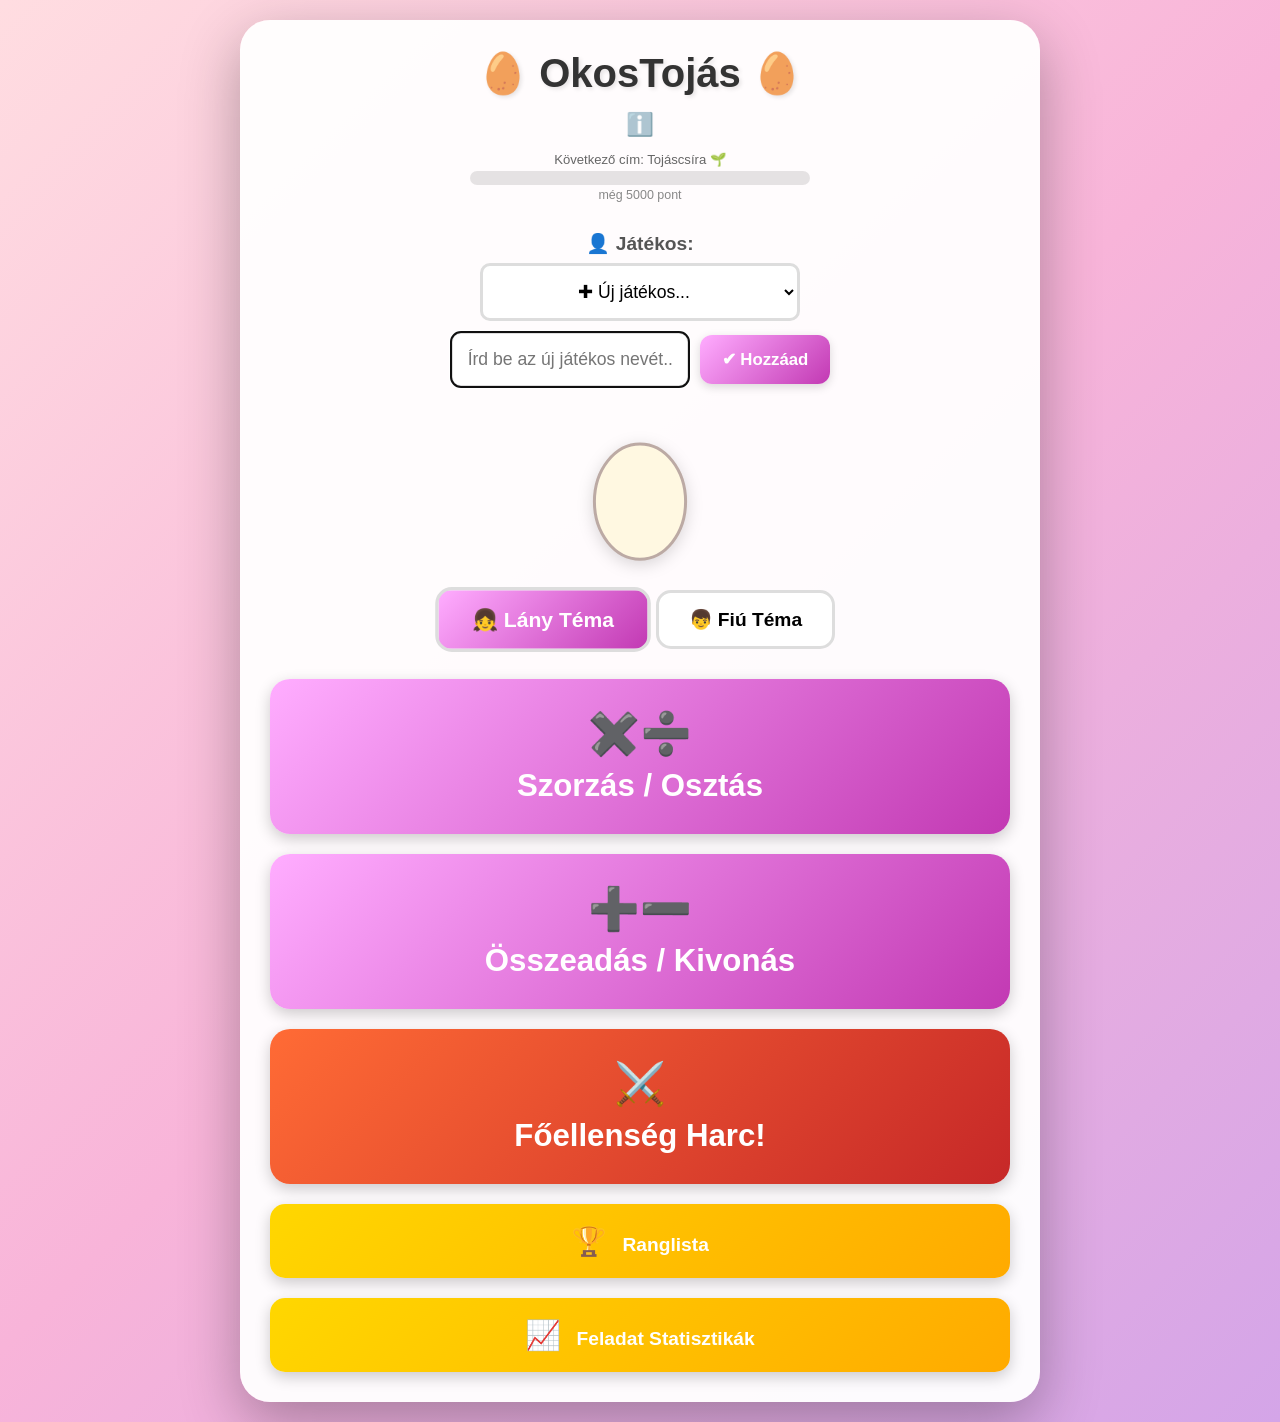
==== commit 0ff1232b: "Isolate boss battles from scoring and add level-up prompt + info modal Boss battles no longer save t" ====
--- a/game.html
+++ b/game.html
@@ -109,13 +109,18 @@
                     <div class="level-progress-text" id="resultProgressText"></div>
                 </div>
 
-                <div class="config-group">
+                <div id="bossPrompt" class="boss-prompt-banner" style="display:none">
+                    <p>⚔️ Szintet léptél! Harcolj egy főellenséggel a cím megünnepléséhez!</p>
+                    <button class="btn-boss-challenge" onclick="goToBossChallenge()">⚔️ Főellenség Harc!</button>
+                </div>
+
+                <div class="config-group" id="playerNameGroup">
                     <label for="playerName">Add meg a neved:</label>
                     <input type="text" id="playerName" class="answer-input" placeholder="Neved">
                 </div>
 
                 <div class="modal-buttons">
-                    <button class="btn-primary" onclick="saveAndReturn()">Mentés és Főmenü</button>
+                    <button class="btn-primary" id="saveReturnBtn" onclick="saveAndReturn()">Mentés és Főmenü</button>
                     <button class="btn-secondary" onclick="playAgain()">Új Játék</button>
                 </div>
             </div>
@@ -129,5 +134,17 @@
     <script src="js/storage.js"></script>
     <script src="js/mascot.js"></script>
     <script src="js/game.js"></script>
+    <script>
+        function goToBossChallenge() {
+            const playerName = document.getElementById('playerName').value.trim() ||
+                gameConfig.playerName || 'Névtelen';
+            if (playerName) localStorage.setItem('playerName', playerName);
+            if (gameConfig.mode !== 'boss' && !scoreSaved) {
+                scoreSaved = true;
+                saveScore(playerName, score, gameConfig.type, correctAnswers, questions.length);
+            }
+            window.location.href = 'index.html?openBoss=1';
+        }
+    </script>
 </body>
 </html>
--- a/css/style.css
+++ b/css/style.css
@@ -1319,3 +1319,51 @@
 @media (max-width: 480px) {
     .level-progress-bar-bg { max-width: 260px; }
 }
+
+/* ===== Boss prompt banner (level-up challenge) ===== */
+.boss-prompt-banner {
+    margin: 14px 0 6px;
+    padding: 14px;
+    background: rgba(255, 100, 0, 0.1);
+    border: 2px solid rgba(255, 100, 0, 0.4);
+    border-radius: 12px;
+    text-align: center;
+}
+
+.boss-prompt-banner p {
+    margin: 0 0 10px;
+    font-weight: bold;
+    font-size: 0.95em;
+}
+
+.btn-boss-challenge {
+    background: linear-gradient(135deg, #ff6b00, #c43a00);
+    color: white;
+    border: none;
+    border-radius: 10px;
+    padding: 10px 20px;
+    font-size: 1em;
+    font-weight: bold;
+    cursor: pointer;
+}
+
+.btn-boss-challenge:hover { opacity: 0.9; }
+
+/* ===== Info button & modal ===== */
+.info-btn {
+    background: none;
+    border: none;
+    font-size: 1.4em;
+    cursor: pointer;
+    opacity: 0.7;
+    padding: 4px 8px;
+    border-radius: 50%;
+    transition: opacity 0.2s;
+}
+
+.info-btn:hover { opacity: 1; }
+
+.info-content { max-width: 460px; text-align: left; }
+.info-section { margin-bottom: 14px; }
+.info-section h3 { margin: 0 0 4px; font-size: 1em; }
+.info-section p { margin: 2px 0; font-size: 0.9em; }
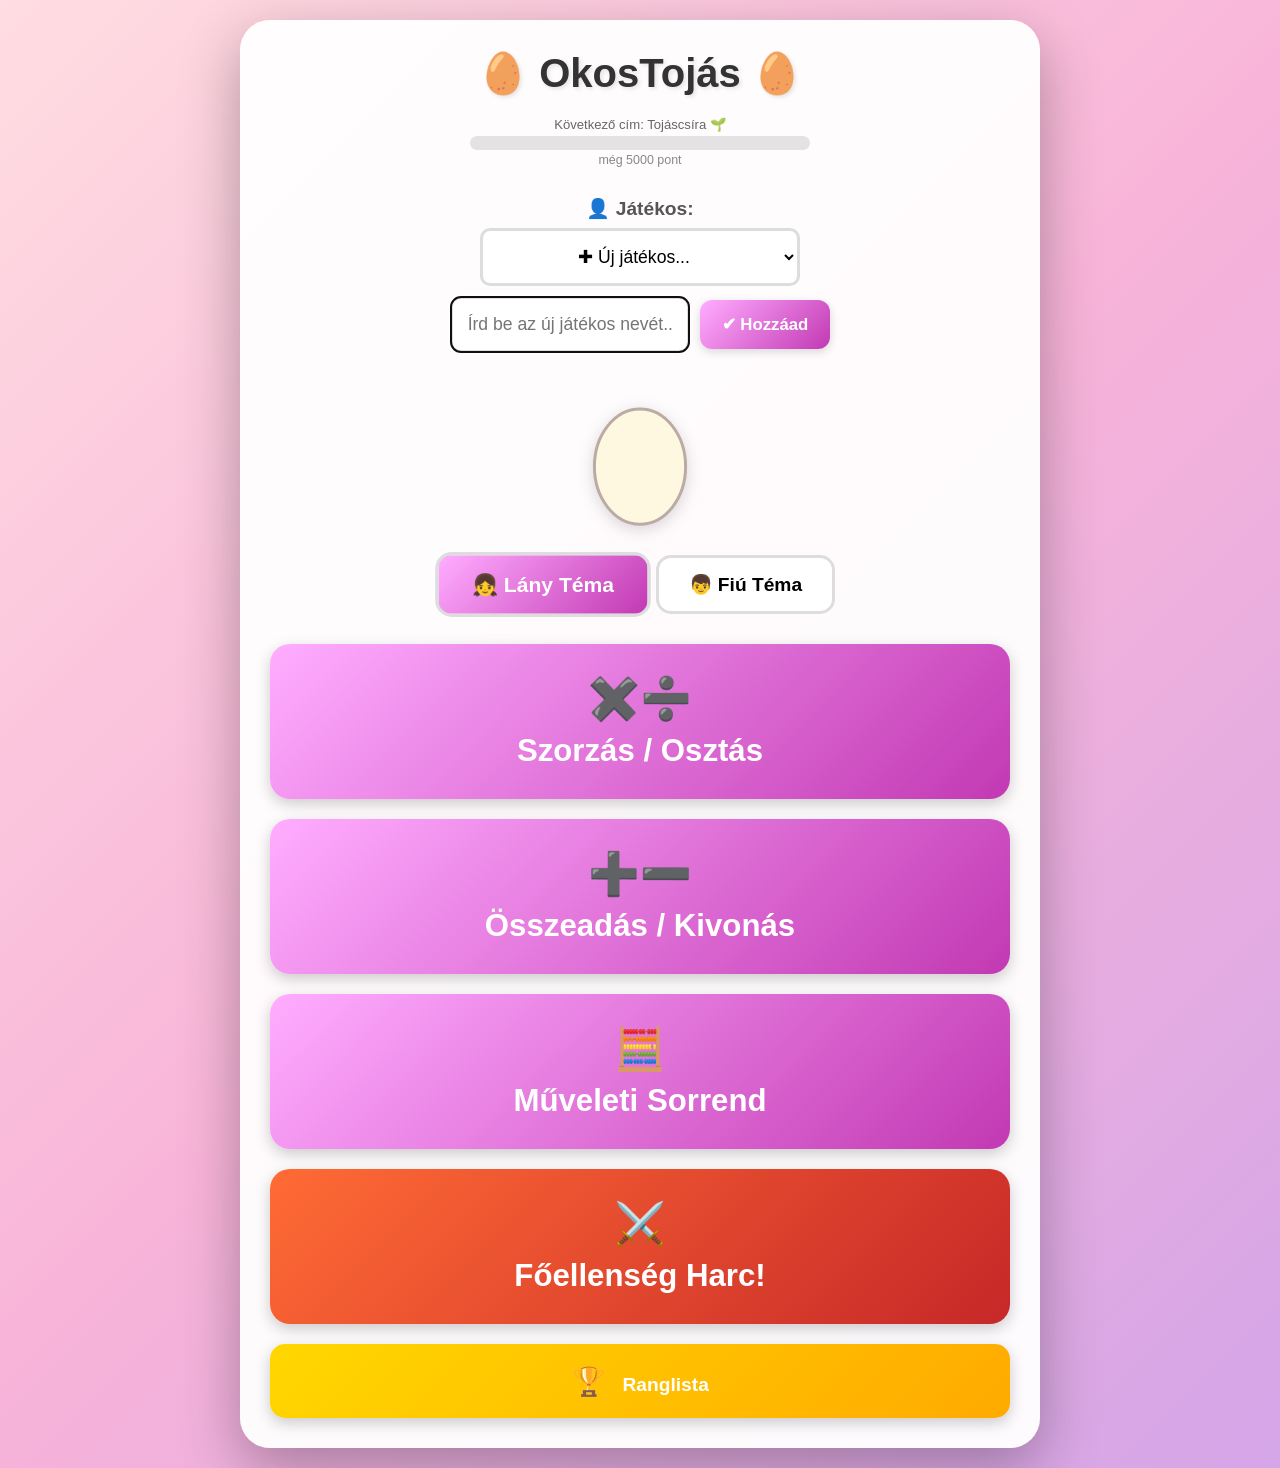
==== commit 189b9fa2: "feat: add Műveleti Sorrend (operator precedence) game mode - New game mode with 12 expression templa" ====
--- a/game.html
+++ b/game.html
@@ -31,6 +31,7 @@
         <!-- Question Display -->
         <div class="question-container">
             <div class="question" id="question">
+                <span id="expressionDisplay" style="display:none"></span>
                 <span id="num1">5</span>
                 <span id="operator">×</span>
                 <span id="num2">3</span>
@@ -109,18 +110,13 @@
                     <div class="level-progress-text" id="resultProgressText"></div>
                 </div>
 
-                <div id="bossPrompt" class="boss-prompt-banner" style="display:none">
-                    <p>⚔️ Szintet léptél! Harcolj egy főellenséggel a cím megünnepléséhez!</p>
-                    <button class="btn-boss-challenge" onclick="goToBossChallenge()">⚔️ Főellenség Harc!</button>
-                </div>
-
-                <div class="config-group" id="playerNameGroup">
+                <div class="config-group">
                     <label for="playerName">Add meg a neved:</label>
                     <input type="text" id="playerName" class="answer-input" placeholder="Neved">
                 </div>
 
                 <div class="modal-buttons">
-                    <button class="btn-primary" id="saveReturnBtn" onclick="saveAndReturn()">Mentés és Főmenü</button>
+                    <button class="btn-primary" onclick="saveAndReturn()">Mentés és Főmenü</button>
                     <button class="btn-secondary" onclick="playAgain()">Új Játék</button>
                 </div>
             </div>
@@ -134,17 +130,5 @@
     <script src="js/storage.js"></script>
     <script src="js/mascot.js"></script>
     <script src="js/game.js"></script>
-    <script>
-        function goToBossChallenge() {
-            const playerName = document.getElementById('playerName').value.trim() ||
-                gameConfig.playerName || 'Névtelen';
-            if (playerName) localStorage.setItem('playerName', playerName);
-            if (gameConfig.mode !== 'boss' && !scoreSaved) {
-                scoreSaved = true;
-                saveScore(playerName, score, gameConfig.type, correctAnswers, questions.length);
-            }
-            window.location.href = 'index.html?openBoss=1';
-        }
-    </script>
 </body>
 </html>
--- a/css/style.css
+++ b/css/style.css
@@ -431,6 +431,11 @@
     margin: 0 10px;
 }
 
+#expressionDisplay {
+    word-break: break-word;
+    max-width: 100%;
+}
+
 .timer {
     font-size: 1.5em;
     color: #666;
@@ -552,6 +557,24 @@
     font-weight: bold;
 }
 
+/* Leaderboard player filter */
+.filter-players {
+    display: flex;
+    align-items: center;
+    justify-content: center;
+    gap: 10px;
+    margin-bottom: 20px;
+    font-size: 1em;
+}
+
+.filter-players select {
+    padding: 8px 12px;
+    border-radius: 8px;
+    border: 2px solid #ccc;
+    font-size: 1em;
+    cursor: pointer;
+}
+
 /* Leaderboard */
 .filter-buttons {
     display: flex;
@@ -1319,51 +1342,3 @@
 @media (max-width: 480px) {
     .level-progress-bar-bg { max-width: 260px; }
 }
-
-/* ===== Boss prompt banner (level-up challenge) ===== */
-.boss-prompt-banner {
-    margin: 14px 0 6px;
-    padding: 14px;
-    background: rgba(255, 100, 0, 0.1);
-    border: 2px solid rgba(255, 100, 0, 0.4);
-    border-radius: 12px;
-    text-align: center;
-}
-
-.boss-prompt-banner p {
-    margin: 0 0 10px;
-    font-weight: bold;
-    font-size: 0.95em;
-}
-
-.btn-boss-challenge {
-    background: linear-gradient(135deg, #ff6b00, #c43a00);
-    color: white;
-    border: none;
-    border-radius: 10px;
-    padding: 10px 20px;
-    font-size: 1em;
-    font-weight: bold;
-    cursor: pointer;
-}
-
-.btn-boss-challenge:hover { opacity: 0.9; }
-
-/* ===== Info button & modal ===== */
-.info-btn {
-    background: none;
-    border: none;
-    font-size: 1.4em;
-    cursor: pointer;
-    opacity: 0.7;
-    padding: 4px 8px;
-    border-radius: 50%;
-    transition: opacity 0.2s;
-}
-
-.info-btn:hover { opacity: 1; }
-
-.info-content { max-width: 460px; text-align: left; }
-.info-section { margin-bottom: 14px; }
-.info-section h3 { margin: 0 0 4px; font-size: 1em; }
-.info-section p { margin: 2px 0; font-size: 0.9em; }
